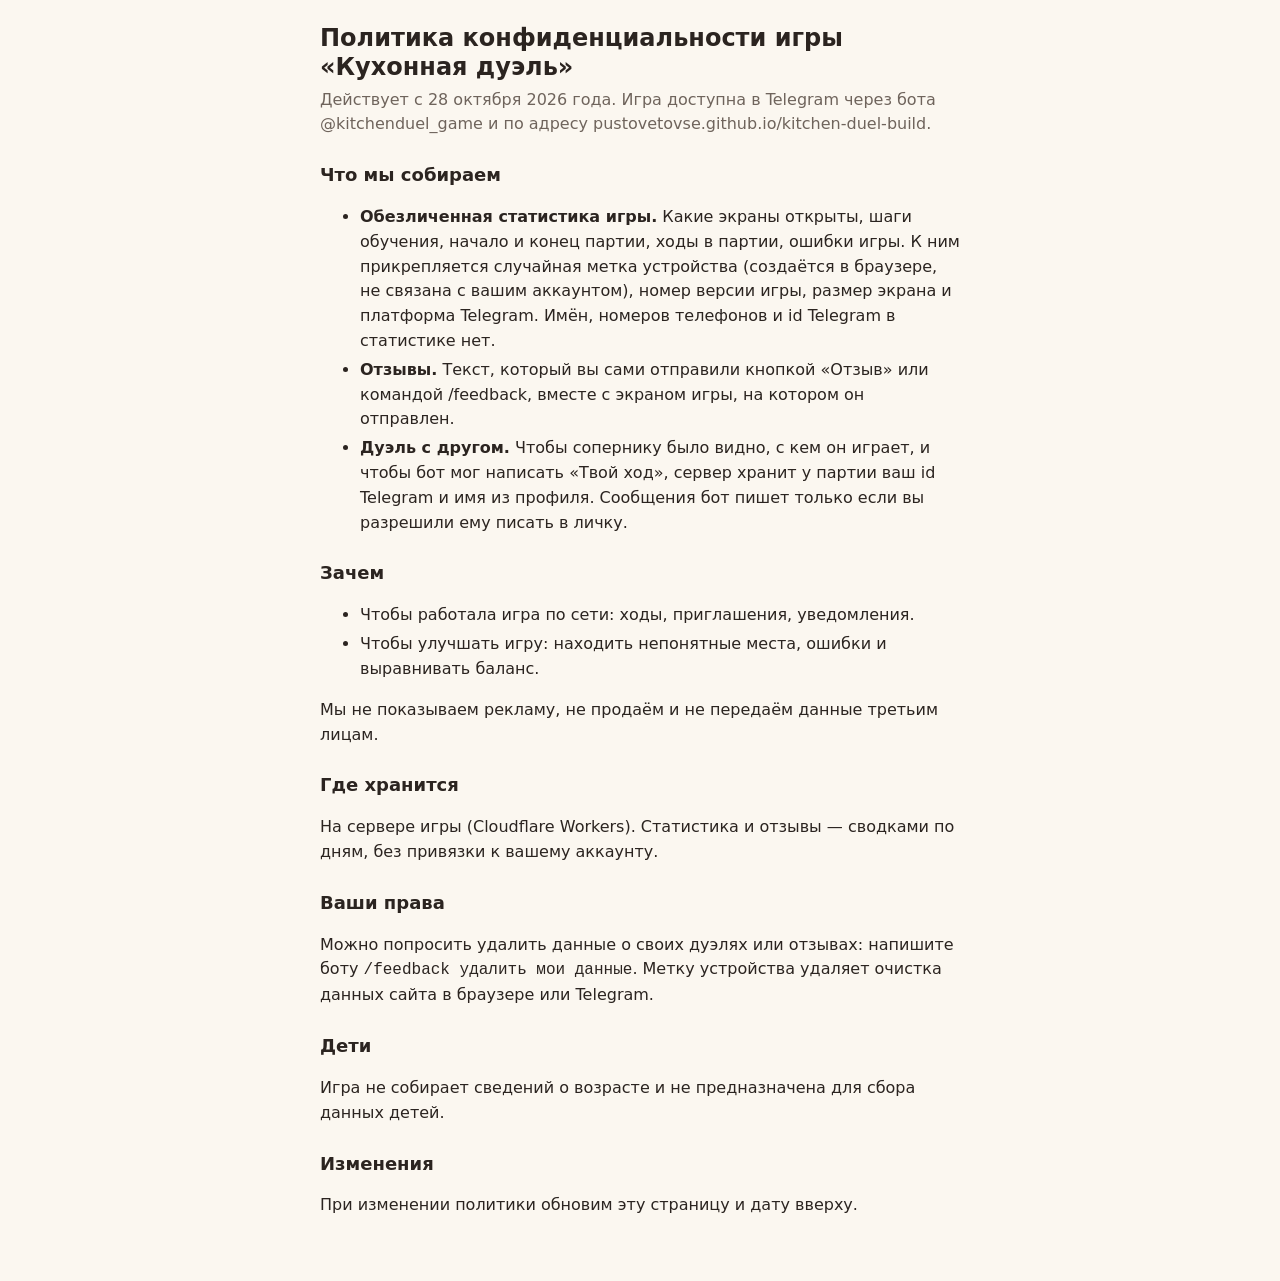
==== privacy.html @ 639fd83a "Сборка b7b466b: цифра размера у края, отчёт, памятка, политика" ====
<!doctype html>
<html lang="ru">
<head>
<meta charset="utf-8" />
<meta name="viewport" content="width=device-width, initial-scale=1" />
<meta name="robots" content="noindex" />
<title>Политика конфиденциальности</title>
<style>
  :root { --bg:#fbf7f0; --fg:#2b2420; --mute:#6f645c; --line:#e6dccf; --acc:#c4522e; }
  @media (prefers-color-scheme: dark) { :root { --bg:#1f1b18; --fg:#f2ebe3; --mute:#b3a79c; --line:#3a332d; --acc:#ef8a62; } }
  body { margin:0; background:var(--bg); color:var(--fg); font:16px/1.55 system-ui, -apple-system, "Segoe UI", sans-serif; }
  main { max-width:640px; margin:0 auto; padding:24px 16px 48px; }
  h1 { font-size:24px; line-height:1.2; margin:0 0 6px; }
  h2 { font-size:18px; margin:24px 0 6px; }
  p.lead { color:var(--mute); margin:0; }
  a { color:var(--acc); }
  li { margin:4px 0; }
</style>
</head>
<body>
<main>
  <h1>Политика конфиденциальности игры «Кухонная дуэль»</h1>
  <p class="lead">Действует с 28 октября 2026 года. Игра доступна в Telegram через бота @kitchenduel_game и по адресу pustovetovse.github.io/kitchen-duel-build.</p>

  <h2>Что мы собираем</h2>
  <ul>
    <li><b>Обезличенная статистика игры.</b> Какие экраны открыты, шаги обучения, начало и конец партии, ходы в партии, ошибки игры. К ним прикрепляется случайная метка устройства (создаётся в браузере, не связана с вашим аккаунтом), номер версии игры, размер экрана и платформа Telegram. Имён, номеров телефонов и id Telegram в статистике нет.</li>
    <li><b>Отзывы.</b> Текст, который вы сами отправили кнопкой «Отзыв» или командой /feedback, вместе с экраном игры, на котором он отправлен.</li>
    <li><b>Дуэль с другом.</b> Чтобы сопернику было видно, с кем он играет, и чтобы бот мог написать «Твой ход», сервер хранит у партии ваш id Telegram и имя из профиля. Сообщения бот пишет только если вы разрешили ему писать в личку.</li>
  </ul>

  <h2>Зачем</h2>
  <ul>
    <li>Чтобы работала игра по сети: ходы, приглашения, уведомления.</li>
    <li>Чтобы улучшать игру: находить непонятные места, ошибки и выравнивать баланс.</li>
  </ul>
  <p>Мы не показываем рекламу, не продаём и не передаём данные третьим лицам.</p>

  <h2>Где хранится</h2>
  <p>На сервере игры (Cloudflare Workers). Статистика и отзывы — сводками по дням, без привязки к вашему аккаунту.</p>

  <h2>Ваши права</h2>
  <p>Можно попросить удалить данные о своих дуэлях или отзывах: напишите боту <code>/feedback удалить мои данные</code>. Метку устройства удаляет очистка данных сайта в браузере или Telegram.</p>

  <h2>Дети</h2>
  <p>Игра не собирает сведений о возрасте и не предназначена для сбора данных детей.</p>

  <h2>Изменения</h2>
  <p>При изменении политики обновим эту страницу и дату вверху.</p>
</main>
</body>
</html>
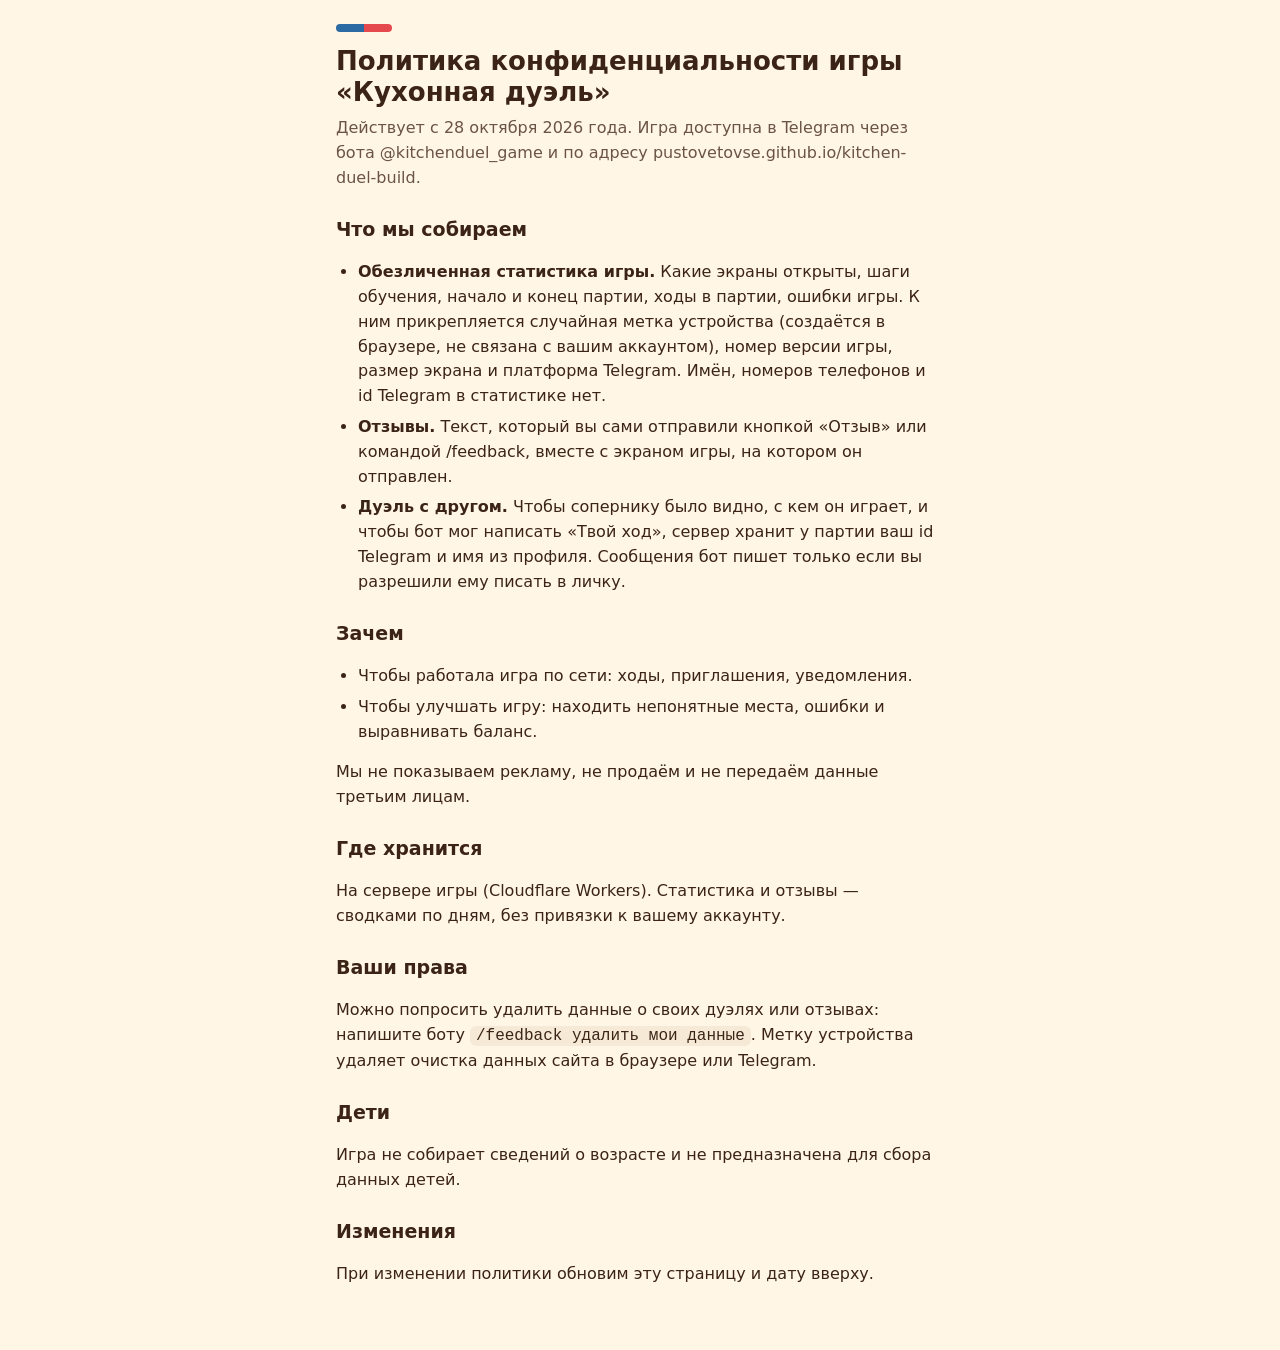
==== commit 93f1128c: "Сборка c4d5941: отзыв, стопка «+N», страницы в цветах игры" ====
--- a/privacy.html
+++ b/privacy.html
@@ -6,15 +6,23 @@
 <meta name="robots" content="noindex" />
 <title>Политика конфиденциальности</title>
 <style>
-  :root { --bg:#fbf7f0; --fg:#2b2420; --mute:#6f645c; --line:#e6dccf; --acc:#c4522e; }
-  @media (prefers-color-scheme: dark) { :root { --bg:#1f1b18; --fg:#f2ebe3; --mute:#b3a79c; --line:#3a332d; --acc:#ef8a62; } }
-  body { margin:0; background:var(--bg); color:var(--fg); font:16px/1.55 system-ui, -apple-system, "Segoe UI", sans-serif; }
+  /* Цвета и формы игры (client/style.css): кремовый стол, чернильный контур, твёрдая тень. Шрифты игры
+     лежат в сборке под хешами, здесь — системные с тем же характером. */
+  :root { --ink:#3b2416; --ink2:#6b5444; --cream:#fff6e6; --paper:#fffdf8; --tile:#f6ead6; --mustard:#ffc93c; --red:#e5484d; --blue-d:#2c6aa3; }
+  * { box-sizing:border-box; }
+  body { margin:0; background:var(--cream); color:var(--ink); font:16px/1.55 Nunito, system-ui, -apple-system, "Segoe UI", sans-serif; }
   main { max-width:640px; margin:0 auto; padding:24px 16px 48px; }
-  h1 { font-size:24px; line-height:1.2; margin:0 0 6px; }
-  h2 { font-size:18px; margin:24px 0 6px; }
-  p.lead { color:var(--mute); margin:0; }
-  a { color:var(--acc); }
-  li { margin:4px 0; }
+  h1 { font-size:26px; line-height:1.2; font-weight:900; margin:0 0 8px; }
+  h1::before { content:""; display:block; width:56px; height:8px; margin-bottom:14px; border-radius:4px; background:linear-gradient(90deg, var(--blue-d) 50%, var(--red) 50%); }
+  h2 { font-size:19px; font-weight:800; margin:24px 0 8px; }
+  section, .card { background:var(--paper); border:3px solid var(--ink); border-radius:18px; box-shadow:0 4px 0 var(--ink); padding:4px 16px 8px; margin:16px 0; }
+  p.lead { color:var(--ink2); margin:0 0 8px; }
+  a { color:var(--blue-d); }
+  ul, ol { padding-left:22px; }
+  li { margin:6px 0; }
+  .btn { display:inline-block; margin:12px 0 4px; padding:12px 22px; border-radius:16px; background:var(--mustard); color:var(--ink); border:3px solid var(--ink); box-shadow:0 4px 0 var(--ink); text-decoration:none; font-weight:800; }
+  .btn:active { transform:translateY(3px); box-shadow:0 1px 0 var(--ink); }
+  code { background:var(--tile); padding:1px 6px; border-radius:6px; }
 </style>
 </head>
 <body>
